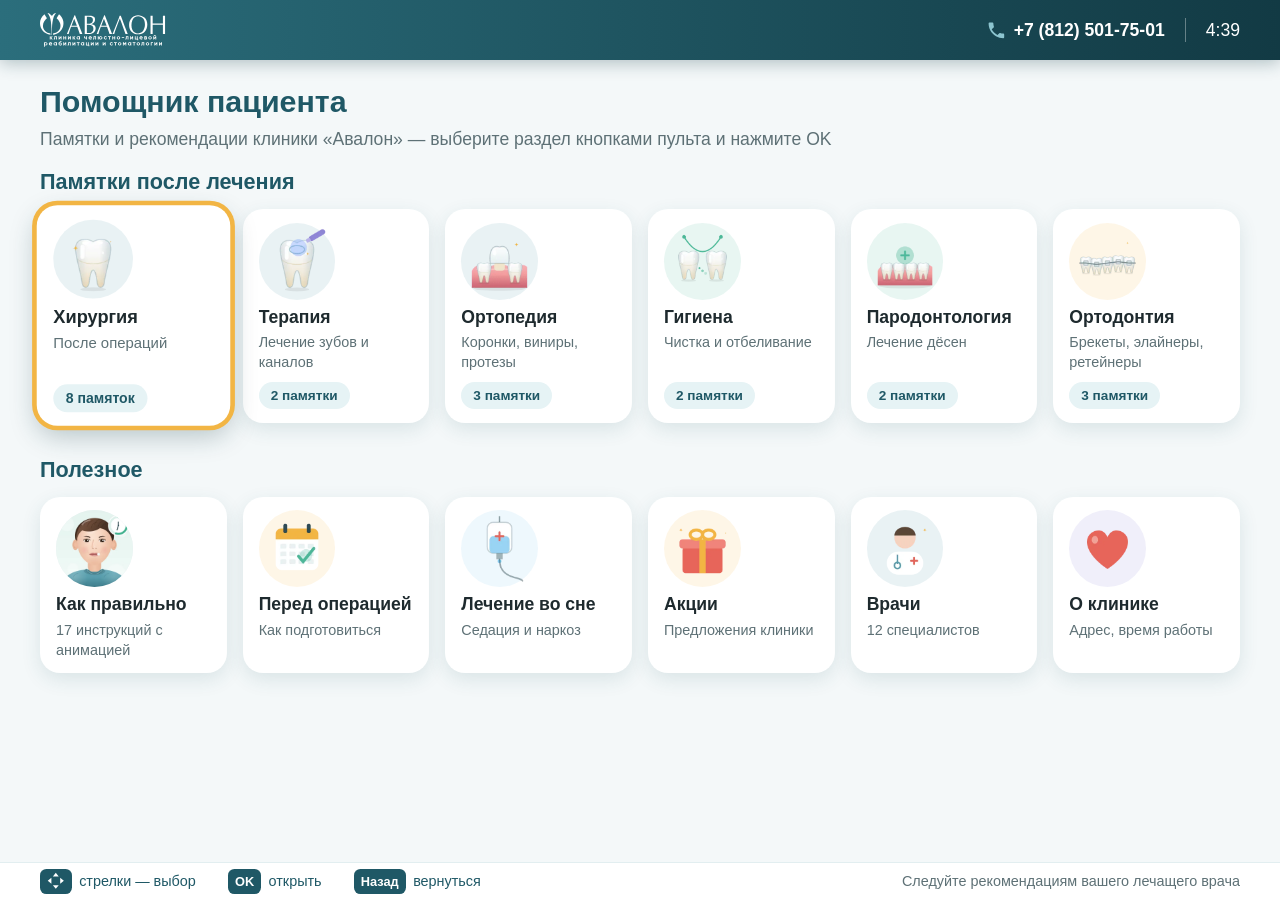
==== tv.html @ 039b9ccd "Версия для телевизора: управление пультом" ====
<!doctype html>
<html lang="ru">
<head>
  <meta charset="utf-8">
  <meta name="viewport" content="width=device-width, initial-scale=1">
  <title>Авалон · Помощник пациента</title>
  <link rel="icon" href="img/icon-192.png">
  <link rel="stylesheet" href="tv.css">
</head>
<body>
  <!-- Версия для телевизора (LG webOS и другие Smart TV): управление пультом, без современных функций браузера -->
  <div id="app"><div class="boot"><img src="img/logo-white.svg" alt="Авалон"><p id="bootmsg">Загрузка…</p></div></div>
  <div id="idle"></div>
  <script src="tv.js"></script>
</body>
</html>
---- tv.css ----
/* Авалон — версия для телевизора. Только старый CSS (Chromium 38, LG webOS 3.x):
   без переменных, grid и gap; анимации — с префиксом -webkit-. 1rem = 16px при экране 1280×720 (масштаб задаёт tv.js). */
* { box-sizing: border-box; }
html, body { margin: 0; padding: 0; background: #F4F8F9; color: #1E2A2E; }
body { font-family: "LG Smart UI", "LG Display", Roboto, "Segoe UI", Arial, sans-serif; font-size: 1rem; line-height: 1.4; overflow-x: hidden; }
a { color: inherit; text-decoration: none; }
h1, h2, h3, p { margin: 0; }
img { border: 0; }
.muted { color: #5E7176; }
.small { font-size: .9rem; }

/* загрузка */
.boot { position: fixed; left: 0; top: 0; right: 0; bottom: 0; background: linear-gradient(160deg, #579CAB, #123A44); color: #fff; text-align: center; padding-top: 16rem; }
.boot img { width: 22rem; }
.boot p { margin-top: 2rem; font-size: 1.3rem; opacity: .85; }

/* верхняя панель и подвал */
.top { position: fixed; left: 0; right: 0; top: 0; height: 3.75rem; z-index: 10; display: -webkit-flex; display: flex; -webkit-align-items: center; align-items: center;
  padding: 0 2.5rem; background: linear-gradient(90deg, #2B6E7C, #123A44); color: #fff; box-shadow: 0 .2rem 1rem rgba(18,58,68,.3); }
.tlogo { height: 2.1rem; margin-right: 1.25rem; }
.ttl { font-size: 1.25rem; font-weight: 700; padding-left: 1.25rem; border-left: 1px solid rgba(255,255,255,.35); white-space: nowrap; overflow: hidden; text-overflow: ellipsis; max-width: 30rem; }
.tright { margin-left: auto; display: -webkit-flex; display: flex; -webkit-align-items: center; align-items: center; font-size: 1.1rem; font-weight: 700; white-space: nowrap; }
.tright .ic { width: 1.3rem; height: 1.3rem; margin-right: .4rem; fill: #8CC4CF; }
.clock { margin-left: 1.25rem; padding-left: 1.25rem; border-left: 1px solid rgba(255,255,255,.35); font-weight: 400; }
.tbtn { display: -webkit-flex; display: flex; -webkit-align-items: center; align-items: center; height: 2.6rem; padding: 0 1rem 0 .7rem; margin-right: .6rem; border-radius: 1.3rem;
  background: rgba(255,255,255,.14); font-weight: 700; font-size: 1rem; }
.tbtn .ic { width: 1.4rem; height: 1.4rem; margin-right: .4rem; fill: #fff; }
.foot { position: fixed; left: 0; right: 0; bottom: 0; height: 2.4rem; z-index: 10; display: -webkit-flex; display: flex; -webkit-align-items: center; align-items: center;
  padding: 0 2.5rem; background: rgba(255,255,255,.96); border-top: 1px solid #E2EEF0; font-size: .9rem; color: #1F5866; }
.foot > span { margin-right: 2rem; display: -webkit-flex; display: flex; -webkit-align-items: center; align-items: center; }
.foot .muted { margin: 0 0 0 auto; }
.key { font-style: normal; display: inline-block; min-width: 1.7rem; height: 1.6rem; line-height: 1.6rem; padding: 0 .45rem; margin-right: .45rem; border-radius: .4rem;
  background: #1F5866; color: #fff; font-weight: 700; font-size: .8rem; text-align: center; }
.key .ic { width: 1.1rem; height: 1.1rem; fill: #fff; vertical-align: middle; margin-top: -.15rem; }

main { padding: 4.75rem 2.5rem 0; }
.endpad { height: 4rem; }

/* значки */
.ic { width: 1.4rem; height: 1.4rem; fill: currentColor; -webkit-flex: none; flex: none; }
.ic.big { width: 3rem; height: 3rem; fill: #1F5866; margin-right: 1.25rem; }

/* выбор пультом — хорошо заметная рамка */
.f { outline: none; position: relative; transition: transform .15s ease-out, box-shadow .15s ease-out; }
.f:focus { box-shadow: 0 0 0 .28rem #F2B544, 0 .6rem 1.6rem rgba(18,58,68,.28); transform: scale(1.035); z-index: 3; }
.top .f:focus { transform: scale(1.06); box-shadow: 0 0 0 .22rem #F2B544; background: rgba(255,255,255,.28); }

/* сетки */
.grid { display: -webkit-flex; display: flex; -webkit-flex-wrap: wrap; flex-wrap: wrap; margin: 0 -.5rem; }
.grid > * { margin: 0 .5rem 1rem; }
.g2 > * { width: calc(50% - 1rem); }
.g3 > * { width: calc(33.333% - 1rem); }
.g4 > * { width: calc(25% - 1rem); }
.g6 > * { width: calc(16.666% - 1rem); }

/* заголовки */
.hero { padding: .25rem 0 0; }
.hero h1 { font-size: 1.9rem; color: #1F5866; }
.hm .tile { min-height: 0; padding: .85rem 1rem; }
.hm .art.m { width: 4.8rem; height: 4.8rem; }
.hm .tile b { margin-top: .45rem; }
.hero p { font-size: 1.1rem; color: #5E7176; margin-top: .25rem; }
.h { font-size: 1.35rem; color: #1F5866; margin: 1rem 0 .75rem; }
.lead { color: #5E7176; margin: .25rem 0 .9rem; font-size: 1.05rem; }
.kick { font-size: .9rem; letter-spacing: .06em; text-transform: uppercase; opacity: .8; font-weight: 700; margin-bottom: .3rem; }
.disc { font-size: .85rem; color: #6E7F84; margin: 1rem 0; text-align: center; }

.head { display: -webkit-flex; display: flex; -webkit-align-items: center; align-items: center; padding: 1.5rem 2rem; margin-bottom: 1rem; border-radius: 1.5rem; color: #fff;
  background: linear-gradient(135deg, #6FAFBC, #1F5866); }
.head.night { background: linear-gradient(135deg, #1F5866, #123A44); }
.head.lilac { background: linear-gradient(135deg, #A79FF0, #5E55B8); }
.head.sun { background: linear-gradient(135deg, #FFC66B, #E88A3C); }
.head.coral { background: linear-gradient(135deg, #F0837A, #D64F45); }
.head.mint { background: linear-gradient(135deg, #5BC6A6, #247F65); }
.head.slim { padding: 1.1rem 2rem; }
.htxt { -webkit-flex: 1; flex: 1; }
.head h1 { font-size: 2rem; line-height: 1.15; }
.head p { margin-top: .6rem; font-size: 1.05rem; opacity: .95; max-width: 52rem; }
.head .art { margin-left: 1.5rem; }
.head .logo { width: 7rem; margin-left: 1.5rem; }
.bigprice { font-size: 2rem; font-weight: 800; margin-top: .6rem; }
.bigprice s { font-size: 1.2rem; opacity: .7; font-weight: 400; }

/* карточки */
.card { display: block; background: #fff; border-radius: 1.25rem; box-shadow: 0 .4rem 1.2rem rgba(31,88,102,.12); padding: 1rem; overflow: hidden; }
.tile { display: -webkit-flex; display: flex; -webkit-flex-direction: column; flex-direction: column; -webkit-align-items: flex-start; align-items: flex-start; min-height: 13rem; }
.tile b { font-size: 1.1rem; margin-top: .6rem; line-height: 1.2; }
.tile .muted { font-size: .9rem; margin-top: .25rem; -webkit-flex: 1; flex: 1; }
.tile.wide { -webkit-flex-direction: row; flex-direction: row; -webkit-align-items: center; align-items: center; min-height: 0; }
.tile.wide b { margin: 0 0 0 1rem; }
.tile.wide .muted { margin-left: 1rem; -webkit-flex: 1; flex: 1; }
.g-teal, .g-night, .g-lilac, .g-sun, .g-coral, .g-mint { color: #fff; }
.g-teal { background: linear-gradient(135deg, #6FAFBC, #1F5866); }
.g-night { background: linear-gradient(160deg, #1F5866, #123A44); }
.g-lilac { background: linear-gradient(135deg, #A79FF0, #5E55B8); }
.g-sun { background: linear-gradient(135deg, #FFC66B, #E88A3C); }
.g-coral { background: linear-gradient(135deg, #F0837A, #D64F45); }
.g-mint { background: linear-gradient(135deg, #5BC6A6, #247F65); }
.g-teal .muted, .g-night .muted, .g-lilac .muted, .g-sun .muted, .g-coral .muted, .g-mint .muted { color: rgba(255,255,255,.88); }

.art { display: inline-block; border-radius: 50%; -webkit-flex: none; flex: none; position: relative; }
.art img { position: absolute; left: 0; top: 0; width: 100%; height: 100%; }
.art.s { width: 4.5rem; height: 4.5rem; }
.art.m { width: 6rem; height: 6rem; }
.art.xl { width: 9rem; height: 9rem; }

.pill { display: inline-block; padding: .25rem .75rem; border-radius: 1rem; background: #E6F3F5; color: #1F5866; font-weight: 700; font-size: .85rem; margin-top: .6rem; }
.pill.glass { background: rgba(255,255,255,.22); color: #fff; }
.pill.dark { background: rgba(18,58,68,.82); color: #fff; margin: 0; position: absolute; left: .6rem; top: .6rem; }

.scenebox { display: block; position: relative; width: 100%; border-radius: .9rem; overflow: hidden; background: #E6F3F5; }
.scenebox:before { content: ""; display: block; padding-top: 100%; }
.scene { position: absolute; left: 0; top: 0; width: 100%; height: 100%; object-fit: cover; }
.tile .scenebox { width: 100%; }
.ht b { display: block; font-size: 1.05rem; margin-top: .6rem; }
.ht .muted { display: block; font-size: .88rem; margin-top: .15rem; }

/* вкладки и разделы */
.tabs { display: -webkit-flex; display: flex; background: #fff; border-radius: 1.6rem; padding: .3rem; margin-bottom: 1rem; box-shadow: 0 .3rem 1rem rgba(31,88,102,.1); }
.tab { -webkit-flex: 1; flex: 1; text-align: center; padding: .75rem .5rem; border-radius: 1.3rem; font-weight: 700; font-size: 1.05rem; color: #1F5866; white-space: nowrap; }
.tab i { font-style: normal; display: inline-block; min-width: 1.6rem; padding: 0 .35rem; border-radius: .8rem; background: #E6F3F5; font-size: .85rem; margin-left: .3rem; }
.tab.on { background: #579CAB; color: #fff; }
.tab.on i { background: rgba(255,255,255,.25); }

/* этапы и блоки */
.stage { display: -webkit-flex; display: flex; -webkit-align-items: flex-start; align-items: flex-start; }
.stage .num { -webkit-flex: none; flex: none; width: 2.6rem; height: 2.6rem; line-height: 2.6rem; border-radius: 50%; text-align: center; background: #579CAB; color: #fff; font-weight: 800; font-size: 1.2rem; margin-right: 1rem; }
.stage > div { -webkit-flex: 1; flex: 1; }
.stage b { display: block; font-size: 1.15rem; margin: .1rem 0 .3rem; }
.period { display: inline-block; font-size: .85rem; font-weight: 700; color: #1F5866; background: #E6F3F5; border-radius: .7rem; padding: .1rem .6rem; }
.box { display: block; border-radius: 1.25rem; padding: 1.1rem 1.4rem; margin-bottom: 1rem; background: #fff; box-shadow: 0 .3rem 1rem rgba(31,88,102,.08); }
.grid > .box { margin-bottom: 1rem; }
.box h3 { font-size: 1.2rem; margin-bottom: .5rem; color: #1F5866; }
.box p { margin: .25rem 0; }
.box.pale { background: #E6F3F5; }
.box.mint { background: #E3F5EF; }
.box.mint h3 { color: #247F65; }
.box.coral { background: #FDECEA; }
.box.coral h3 { color: #B8423A; }
.box.sun { background: #FFF5DE; }
.box.sun h3 { color: #8A5B00; }
.list { list-style: none; padding: 0; margin: .4rem 0 0; }
.list li { display: -webkit-flex; display: flex; -webkit-align-items: flex-start; align-items: flex-start; margin: .35rem 0; font-size: 1.02rem; }
.list .ic { width: 1.25rem; height: 1.25rem; margin: .1rem .6rem 0 0; fill: #4CB89A; }
.list.bad .ic { fill: #E8655A; }
.list.warn .ic { fill: #E8655A; }
.list.sun .ic { fill: #E09A1E; }
.olist { margin: .3rem 0 0 1.4rem; padding: 0; }
.olist li { margin: .35rem 0; font-size: 1.02rem; }
.chips { margin-top: .3rem; }
.chip { display: inline-block; background: #fff; border-radius: 1rem; padding: .35rem .85rem; margin: 0 .5rem .5rem 0; font-size: .98rem; box-shadow: 0 .1rem .3rem rgba(31,88,102,.1); }
.rowc { display: -webkit-flex; display: flex; -webkit-align-items: center; align-items: center; }
.rowc .art { margin-right: 1.25rem; }
.phone { font-size: 1.8rem; color: #1F5866; }
.prices > div { display: -webkit-flex; display: flex; -webkit-justify-content: space-between; justify-content: space-between; padding: .4rem 0; border-bottom: 1px solid rgba(138,91,0,.15); }
.prices b { white-space: nowrap; margin-left: 1rem; }

/* «можно / нельзя» */
.tip { display: -webkit-flex; display: flex; -webkit-flex-direction: column; flex-direction: column; }
.tiptop { position: relative; display: -webkit-flex; display: flex; -webkit-align-items: flex-end; align-items: flex-end; }
.mark { width: 1.9rem; height: 1.9rem; border-radius: 50%; margin: 0 0 0 -1.2rem; display: -webkit-flex; display: flex; -webkit-align-items: center; align-items: center; -webkit-justify-content: center; justify-content: center; border: .15rem solid #fff; }
.mark .ic { width: 1.2rem; height: 1.2rem; fill: #fff; }
.mark.ok { background: #4CB89A; }
.mark.no { background: #E8655A; }
.tip b { font-size: 1.12rem; margin-top: .6rem; }
.tip p b { font-size: inherit; margin: 0; }
.art.round { overflow: hidden; }
.short { font-weight: 700; margin: .2rem 0 .3rem; color: #1F5866; }
.short.ok { color: #247F65; }
.short.no { color: #C2463C; }

/* акции и врачи */
.promo { min-height: 12rem; display: -webkit-flex; display: flex; -webkit-flex-direction: column; flex-direction: column; }
.promo .pill { -webkit-align-self: flex-start; align-self: flex-start; margin: 0 0 .5rem; }
.ptop { display: -webkit-flex; display: flex; -webkit-align-items: flex-start; align-items: flex-start; }
.ptop b { -webkit-flex: 1; flex: 1; font-size: 1.15rem; line-height: 1.2; margin-right: .5rem; }
.tease { font-size: .92rem; opacity: .92; margin-top: .4rem; -webkit-flex: 1; flex: 1; }
.price { font-size: 1.45rem; font-weight: 800; margin-top: .5rem; }
.doc { text-align: center; min-height: 15rem; }
.doc b { display: block; font-size: 1.05rem; margin-top: .6rem; line-height: 1.2; }
.doc .muted { display: block; margin-top: .3rem; }
.photo { display: inline-block; width: 7.5rem; height: 7.5rem; border-radius: 50%; overflow: hidden; background: #E6F3F5; }
.photo img { width: 100%; height: 100%; object-fit: cover; }
.photo.xl { width: 10rem; height: 10rem; margin-right: 2rem; border: .3rem solid rgba(255,255,255,.5); -webkit-flex: none; flex: none; }

/* плеер «Как правильно» */
.player { display: -webkit-flex; display: flex; -webkit-align-items: stretch; align-items: stretch; margin-top: .25rem; }
.stagebox { position: relative; width: 40%; -webkit-flex: none; flex: none; border-radius: 1.5rem; overflow: hidden; background: #E6F3F5; box-shadow: 0 .4rem 1.2rem rgba(31,88,102,.15); }
.stagebox:before { content: ""; display: block; padding-top: 100%; }
.stagebox .pill.dark { left: 1rem; top: 1rem; font-size: 1rem; padding: .35rem .9rem; }
.ptxt { -webkit-flex: 1; flex: 1; padding: .5rem 0 0 2rem; color: #1E2A2E; }
.ptxt .kick { color: #579CAB; }
.ptxt h1 { font-size: 1.9rem; color: #1F5866; line-height: 1.15; }
.big { font-size: 1.25rem; margin-top: .8rem; line-height: 1.45; }
.note { display: -webkit-flex; display: flex; -webkit-align-items: center; align-items: center; margin-top: 1rem; padding: .6rem 1rem; background: #FFF5DE; border-radius: 1rem; color: #8A5B00; font-weight: 700; }
.note .ic { margin-right: .6rem; fill: #E09A1E; }
.btns { margin-top: 1.25rem; }
.btn { display: inline-block; height: 3.2rem; line-height: 3.2rem; padding: 0 1.4rem; border-radius: 1.6rem; font-weight: 700; font-size: 1.1rem; margin: 0 .6rem .6rem 0; white-space: nowrap; }
.btn .ic { width: 1.4rem; height: 1.4rem; vertical-align: middle; margin: -.2rem .4rem 0; }
.btn.teal { background: linear-gradient(135deg, #6FAFBC, #1F5866); color: #fff; }
.btn.mint { background: linear-gradient(135deg, #5BC6A6, #247F65); color: #fff; }
.btn.ghost { background: #fff; color: #1F5866; box-shadow: inset 0 0 0 .12rem #CFE3E7; }
.steps { display: -webkit-flex; display: flex; -webkit-flex-wrap: wrap; flex-wrap: wrap; margin: 0 -.4rem; }
.stepbtn { display: -webkit-flex; display: flex; -webkit-align-items: center; align-items: center; width: calc(33.333% - .8rem); margin: 0 .4rem .8rem; padding: .7rem 1rem; border-radius: 1rem; background: #fff; box-shadow: 0 .2rem .6rem rgba(31,88,102,.1); font-weight: 700; }
.stepbtn .n { -webkit-flex: none; flex: none; width: 2rem; height: 2rem; line-height: 2rem; border-radius: 50%; background: #E6F3F5; color: #1F5866; text-align: center; margin-right: .7rem; }
.stepbtn.on { background: #579CAB; color: #fff; }
.stepbtn.on .n { background: rgba(255,255,255,.25); color: #fff; }
.autobar { position: absolute; left: 0; right: 0; bottom: 0; height: .35rem; background: rgba(18,58,68,.15); }
.autobar i { display: block; height: 100%; width: 0; background: #F2B544; -webkit-animation: grow 10s linear forwards; animation: grow 10s linear forwards; }
@-webkit-keyframes grow { from { width: 0; } to { width: 100%; } }
@keyframes grow { from { width: 0; } to { width: 100%; } }

/* заставка */
#idle { display: none; }
#idle.on { display: block; position: fixed; left: 0; top: 0; right: 0; bottom: 0; z-index: 50; background: linear-gradient(160deg, #2B6E7C, #123A44); color: #fff; }
.slide { position: absolute; left: 0; top: 0; right: 0; bottom: 0; display: -webkit-flex; display: flex; -webkit-align-items: center; align-items: center; padding: 3rem 3rem 5rem;
  -webkit-animation: fade .8s ease-out; animation: fade .8s ease-out; }
@-webkit-keyframes fade { from { opacity: 0; } to { opacity: 1; } }
@keyframes fade { from { opacity: 0; } to { opacity: 1; } }
.sart { position: relative; width: 41%; -webkit-flex: none; flex: none; border-radius: 1.75rem; overflow: hidden; background: #E6F3F5; box-shadow: 0 1rem 3rem rgba(0,0,0,.35); }
.sart:before { content: ""; display: block; padding-top: 100%; }
.sart img { position: absolute; left: 0; top: 0; width: 100%; height: 100%; object-fit: cover; }
.stxt { -webkit-flex: 1; flex: 1; padding-left: 2.5rem; }
.slogo { height: 2.6rem; margin-bottom: 1.5rem; }
.stxt .kick { color: #8CC4CF; font-size: 1rem; }
.stxt h1 { font-size: 2.3rem; line-height: 1.15; margin-top: .3rem; }
.stxt p { font-size: 1.3rem; margin-top: 1rem; opacity: .92; line-height: 1.45; }
.shint { position: absolute; left: 0; right: 0; bottom: 1.4rem; text-align: center; font-size: 1.15rem; color: #FFE2A6; font-weight: 700; }
#idle .autobar { background: rgba(255,255,255,.12); }
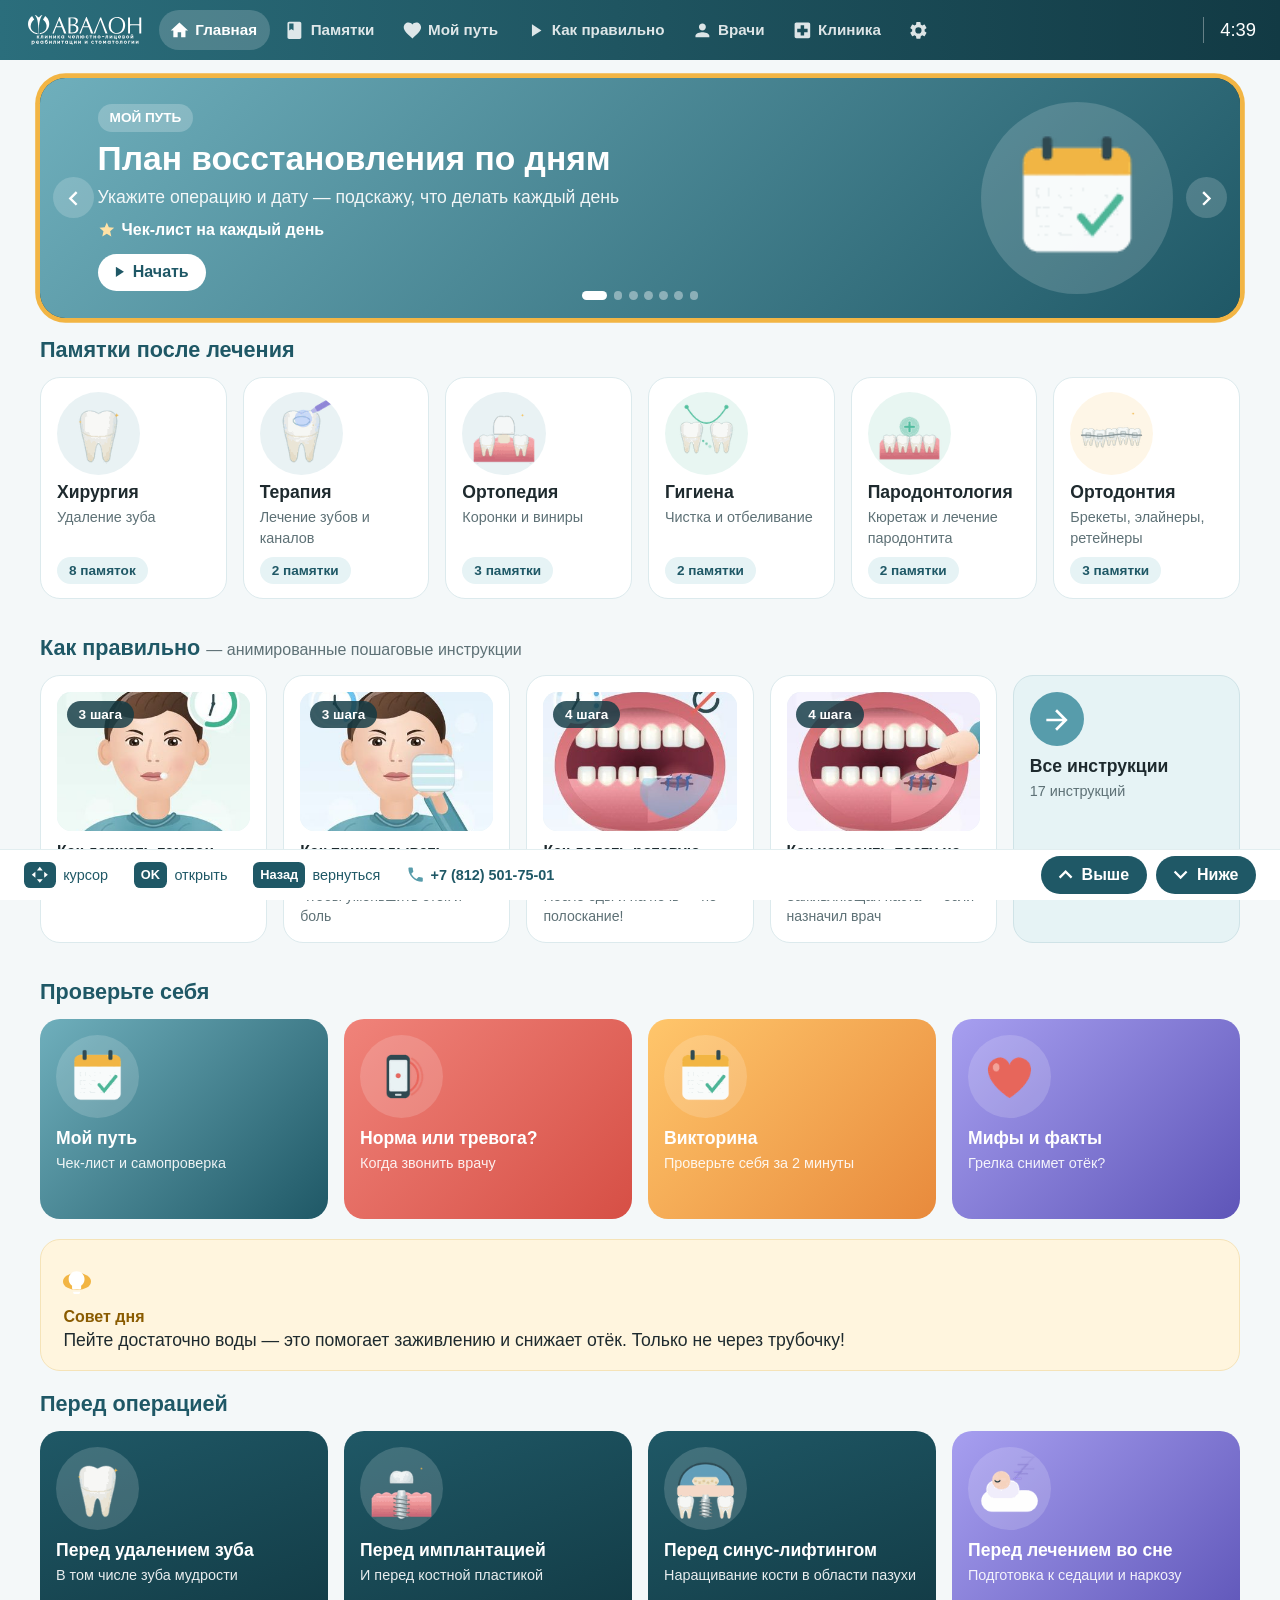
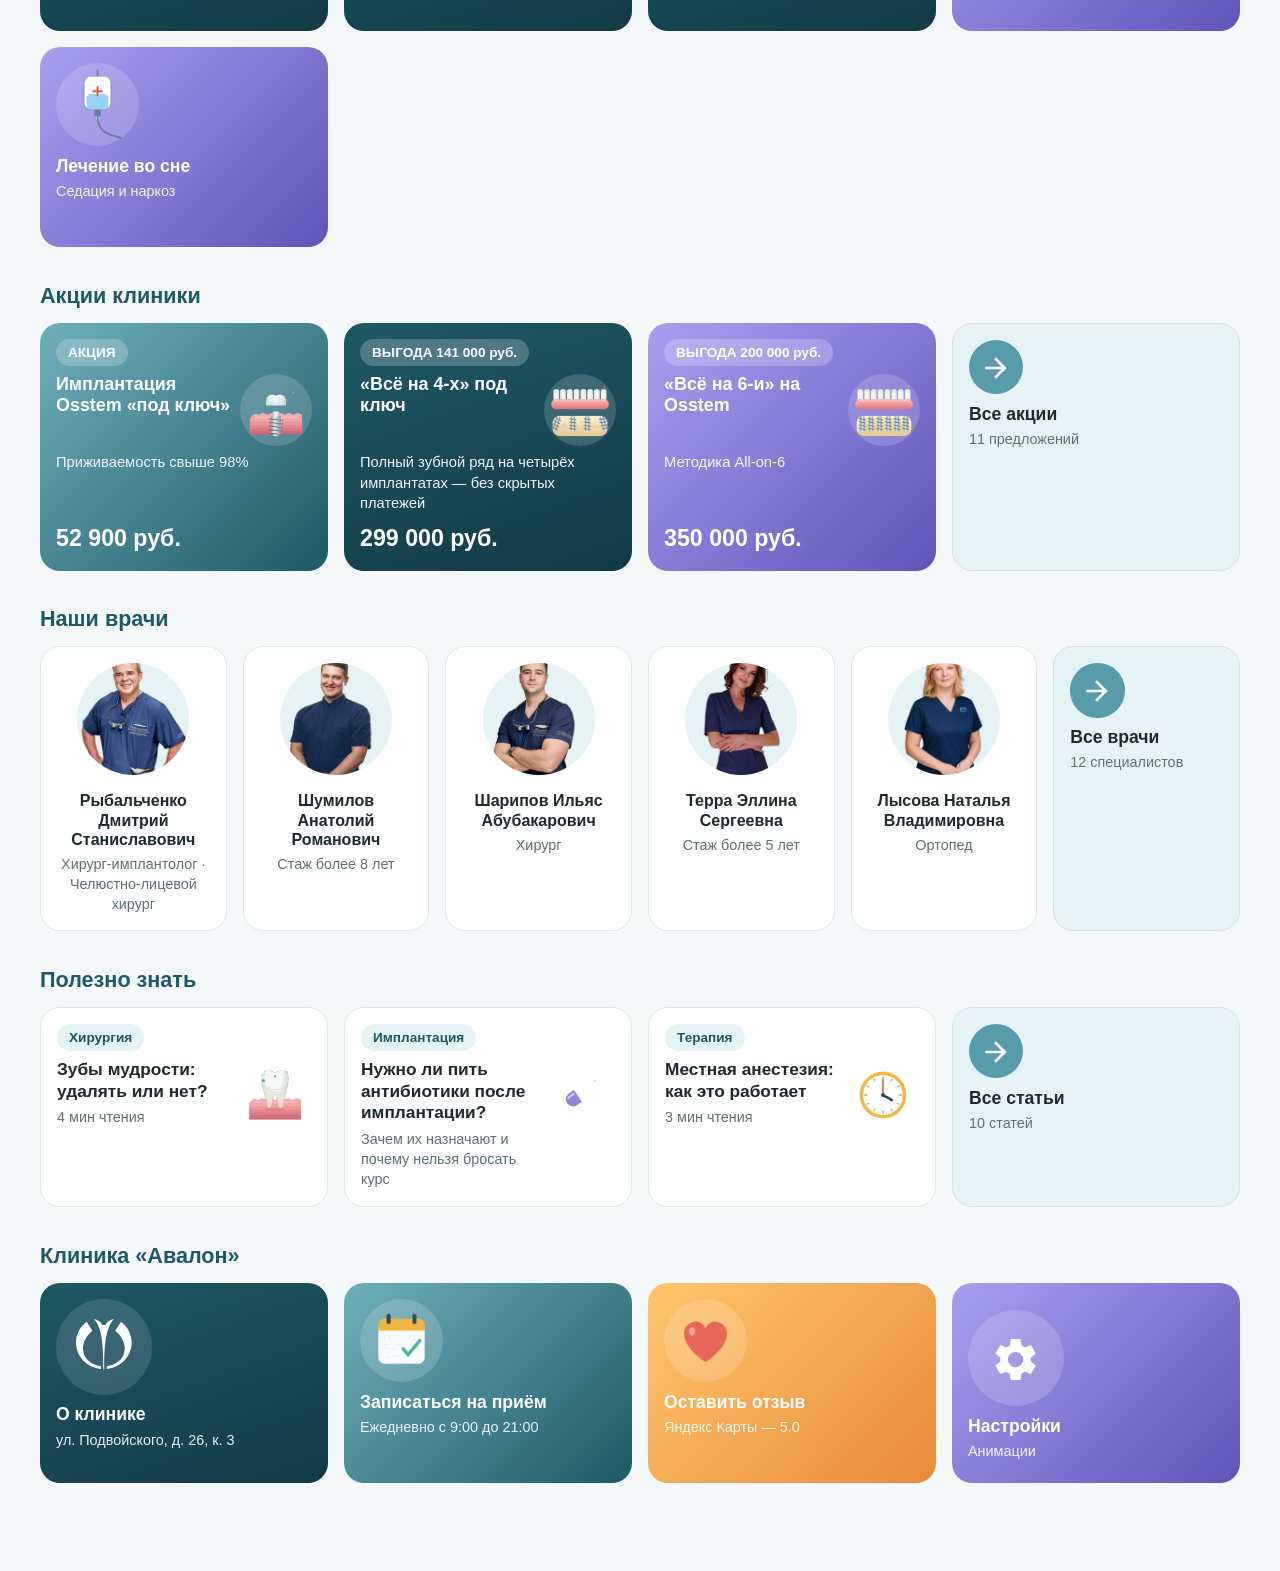
==== commit 4e7189a3: "ТВ 2.0: все разделы, анимации, заставка" ====
--- a/tv.html
+++ b/tv.html
@@ -11,6 +11,8 @@
   <!-- Версия для телевизора (LG webOS и другие Smart TV): управление пультом, без современных функций браузера -->
   <div id="app"><div class="boot"><img src="img/logo-white.svg" alt="Авалон"><p id="bootmsg">Загрузка…</p></div></div>
   <div id="idle"></div>
+  <script src="tv/sprites.js"></script>
+  <script src="tv/qrcode.js"></script>
   <script src="tv.js"></script>
 </body>
 </html>
--- a/tv.css
+++ b/tv.css
@@ -1,5 +1,6 @@
 /* Авалон — версия для телевизора. Только старый CSS (Chromium 38, LG webOS 3.x):
-   без переменных, grid и gap; анимации — с префиксом -webkit-. 1rem = 16px при экране 1280×720 (масштаб задаёт tv.js). */
+   без переменных, grid и gap; анимации — с префиксом -webkit-. 1rem = 16px при экране 1280×720 (масштаб задаёт tv.js).
+   Тени почти не используем — слабый телевизор от них тормозит. */
 * { box-sizing: border-box; }
 html, body { margin: 0; padding: 0; background: #F4F8F9; color: #1E2A2E; }
 body { font-family: "LG Smart UI", "LG Display", Roboto, "Segoe UI", Arial, sans-serif; font-size: 1rem; line-height: 1.4; overflow-x: hidden; }
@@ -8,42 +9,62 @@
 img { border: 0; }
 .muted { color: #5E7176; }
 .small { font-size: .9rem; }
+.pre { white-space: pre-line; }
 
 /* загрузка */
 .boot { position: fixed; left: 0; top: 0; right: 0; bottom: 0; background: linear-gradient(160deg, #579CAB, #123A44); color: #fff; text-align: center; padding-top: 16rem; }
 .boot img { width: 22rem; }
 .boot p { margin-top: 2rem; font-size: 1.3rem; opacity: .85; }
 
-/* верхняя панель и подвал */
+/* верхнее меню и подвал */
 .top { position: fixed; left: 0; right: 0; top: 0; height: 3.75rem; z-index: 10; display: -webkit-flex; display: flex; -webkit-align-items: center; align-items: center;
-  padding: 0 2.5rem; background: linear-gradient(90deg, #2B6E7C, #123A44); color: #fff; box-shadow: 0 .2rem 1rem rgba(18,58,68,.3); }
-.tlogo { height: 2.1rem; margin-right: 1.25rem; }
-.ttl { font-size: 1.25rem; font-weight: 700; padding-left: 1.25rem; border-left: 1px solid rgba(255,255,255,.35); white-space: nowrap; overflow: hidden; text-overflow: ellipsis; max-width: 30rem; }
-.tright { margin-left: auto; display: -webkit-flex; display: flex; -webkit-align-items: center; align-items: center; font-size: 1.1rem; font-weight: 700; white-space: nowrap; }
-.tright .ic { width: 1.3rem; height: 1.3rem; margin-right: .4rem; fill: #8CC4CF; }
-.clock { margin-left: 1.25rem; padding-left: 1.25rem; border-left: 1px solid rgba(255,255,255,.35); font-weight: 400; }
-.tbtn { display: -webkit-flex; display: flex; -webkit-align-items: center; align-items: center; height: 2.6rem; padding: 0 1rem 0 .7rem; margin-right: .6rem; border-radius: 1.3rem;
-  background: rgba(255,255,255,.14); font-weight: 700; font-size: 1rem; }
-.tbtn .ic { width: 1.4rem; height: 1.4rem; margin-right: .4rem; fill: #fff; }
-.foot { position: fixed; left: 0; right: 0; bottom: 0; height: 2.4rem; z-index: 10; display: -webkit-flex; display: flex; -webkit-align-items: center; align-items: center;
-  padding: 0 2.5rem; background: rgba(255,255,255,.96); border-top: 1px solid #E2EEF0; font-size: .9rem; color: #1F5866; }
-.foot > span { margin-right: 2rem; display: -webkit-flex; display: flex; -webkit-align-items: center; align-items: center; }
-.foot .muted { margin: 0 0 0 auto; }
+  padding: 0 1.5rem; background: linear-gradient(90deg, #2B6E7C, #123A44); color: #fff; }
+.tlogo { height: 1.9rem; margin: 0 1rem 0 .25rem; }
+.tnav { display: -webkit-flex; display: flex; -webkit-flex: 1; flex: 1; }
+.tbtn { display: -webkit-flex; display: flex; -webkit-align-items: center; align-items: center; height: 2.5rem; padding: 0 .8rem 0 .6rem; margin-right: .3rem; border-radius: 1.25rem;
+  font-weight: 700; font-size: .95rem; white-space: nowrap; color: rgba(255,255,255,.85); }
+.tbtn .ic { width: 1.3rem; height: 1.3rem; margin-right: .35rem; fill: currentColor; }
+.tbtn.icon { padding: 0 .6rem; }
+.tbtn.icon .ic { margin: 0; }
+.tbtn.on { background: rgba(255,255,255,.18); color: #fff; }
+.tbtn.back { background: rgba(255,255,255,.14); color: #fff; }
+.clock { font-size: 1.15rem; padding-left: 1rem; border-left: 1px solid rgba(255,255,255,.35); }
+.foot { position: fixed; left: 0; right: 0; bottom: 0; height: 3.2rem; z-index: 10; display: -webkit-flex; display: flex; -webkit-align-items: center; align-items: center;
+  padding: 0 1.5rem; background: #fff; border-top: 1px solid #E2EEF0; font-size: .9rem; color: #1F5866; }
+.foot > span { margin-right: 1.6rem; display: -webkit-flex; display: flex; -webkit-align-items: center; align-items: center; }
+.fphone { font-weight: 700; }
+.fphone .ic { width: 1.2rem; height: 1.2rem; margin-right: .35rem; fill: #579CAB; }
 .key { font-style: normal; display: inline-block; min-width: 1.7rem; height: 1.6rem; line-height: 1.6rem; padding: 0 .45rem; margin-right: .45rem; border-radius: .4rem;
   background: #1F5866; color: #fff; font-weight: 700; font-size: .8rem; text-align: center; }
 .key .ic { width: 1.1rem; height: 1.1rem; fill: #fff; vertical-align: middle; margin-top: -.15rem; }
-
-main { padding: 4.75rem 2.5rem 0; }
-.endpad { height: 4rem; }
+.scrollbtns { margin-left: auto; }
+.foot > .scrollbtns { margin-right: 0; }
+.sbtn { display: -webkit-flex; display: flex; -webkit-align-items: center; align-items: center; height: 2.4rem; padding: 0 1.1rem 0 .7rem; margin-left: .6rem; border-radius: 1.2rem;
+  background: #1F5866; color: #fff; font-weight: 700; font-size: 1rem; }
+.sbtn .ic { width: 1.7rem; height: 1.7rem; fill: #fff; margin-right: .15rem; }
+.sbtn:hover { background: #F2B544; color: #123A44; }
+.sbtn:hover .ic { fill: #123A44; }
+.sbtn.off { opacity: .3; }
+.app .scrollbtns { display: none; }
+
+main { padding: 4.6rem 2.5rem 0; }
+.endpad { height: 4.5rem; }
+.pg { -webkit-animation: pgin .28s ease-out; animation: pgin .28s ease-out; }
+.anim-off .pg { -webkit-animation: none; animation: none; }
+@-webkit-keyframes pgin { from { opacity: 0; } to { opacity: 1; } }
+@keyframes pgin { from { opacity: 0; } to { opacity: 1; } }
 
 /* значки */
 .ic { width: 1.4rem; height: 1.4rem; fill: currentColor; -webkit-flex: none; flex: none; }
 .ic.big { width: 3rem; height: 3rem; fill: #1F5866; margin-right: 1.25rem; }
 
 /* выбор пультом — хорошо заметная рамка */
-.f { outline: none; position: relative; transition: transform .15s ease-out, box-shadow .15s ease-out; }
-.f:focus { box-shadow: 0 0 0 .28rem #F2B544, 0 .6rem 1.6rem rgba(18,58,68,.28); transform: scale(1.035); z-index: 3; }
-.top .f:focus { transform: scale(1.06); box-shadow: 0 0 0 .22rem #F2B544; background: rgba(255,255,255,.28); }
+.f { outline: none; position: relative; }
+.f:focus, .f:hover { box-shadow: 0 0 0 .3rem #F2B544; z-index: 3; }
+.app .f { -webkit-transition: -webkit-transform .12s ease-out; transition: transform .12s ease-out; }
+.app .f:focus { -webkit-transform: scale(1.035); transform: scale(1.035); }
+.app.anim-off .f:focus { -webkit-transform: none; transform: none; }
+.top .f:focus, .top .f:hover { box-shadow: 0 0 0 .2rem #F2B544; background: rgba(255,255,255,.28); color: #fff; }
 
 /* сетки */
 .grid { display: -webkit-flex; display: flex; -webkit-flex-wrap: wrap; flex-wrap: wrap; margin: 0 -.5rem; }
@@ -51,72 +72,130 @@
 .g2 > * { width: calc(50% - 1rem); }
 .g3 > * { width: calc(33.333% - 1rem); }
 .g4 > * { width: calc(25% - 1rem); }
+.g5 > * { width: calc(20% - 1rem); }
 .g6 > * { width: calc(16.666% - 1rem); }
 
 /* заголовки */
-.hero { padding: .25rem 0 0; }
-.hero h1 { font-size: 1.9rem; color: #1F5866; }
-.hm .tile { min-height: 0; padding: .85rem 1rem; }
-.hm .art.m { width: 4.8rem; height: 4.8rem; }
-.hm .tile b { margin-top: .45rem; }
-.hero p { font-size: 1.1rem; color: #5E7176; margin-top: .25rem; }
-.h { font-size: 1.35rem; color: #1F5866; margin: 1rem 0 .75rem; }
+.h { font-size: 1.35rem; color: #1F5866; margin: 1.1rem 0 .75rem; }
+.hsub { font-size: 1rem; font-weight: 400; color: #5E7176; }
 .lead { color: #5E7176; margin: .25rem 0 .9rem; font-size: 1.05rem; }
-.kick { font-size: .9rem; letter-spacing: .06em; text-transform: uppercase; opacity: .8; font-weight: 700; margin-bottom: .3rem; }
+.kick { font-size: .9rem; letter-spacing: .06em; text-transform: uppercase; opacity: .85; font-weight: 700; margin-bottom: .3rem; }
 .disc { font-size: .85rem; color: #6E7F84; margin: 1rem 0; text-align: center; }
 
-.head { display: -webkit-flex; display: flex; -webkit-align-items: center; align-items: center; padding: 1.5rem 2rem; margin-bottom: 1rem; border-radius: 1.5rem; color: #fff;
+.head { display: -webkit-flex; display: flex; -webkit-align-items: center; align-items: center; padding: 1.4rem 2rem; margin-bottom: 1rem; border-radius: 1.5rem; color: #fff;
   background: linear-gradient(135deg, #6FAFBC, #1F5866); }
+.head.teal { background: linear-gradient(135deg, #6FAFBC, #1F5866); }
 .head.night { background: linear-gradient(135deg, #1F5866, #123A44); }
 .head.lilac { background: linear-gradient(135deg, #A79FF0, #5E55B8); }
-.head.sun { background: linear-gradient(135deg, #FFC66B, #E88A3C); }
+.head.sun { background: linear-gradient(135deg, #F2A93B, #B8641A); }
 .head.coral { background: linear-gradient(135deg, #F0837A, #D64F45); }
 .head.mint { background: linear-gradient(135deg, #5BC6A6, #247F65); }
 .head.slim { padding: 1.1rem 2rem; }
 .htxt { -webkit-flex: 1; flex: 1; }
 .head h1 { font-size: 2rem; line-height: 1.15; }
-.head p { margin-top: .6rem; font-size: 1.05rem; opacity: .95; max-width: 52rem; }
-.head .art { margin-left: 1.5rem; }
-.head .logo { width: 7rem; margin-left: 1.5rem; }
+.head p { margin-top: .6rem; font-size: 1.05rem; opacity: .95; max-width: 54rem; }
+.head .art, .head .bigring, .head .logoart, .head .mic { margin-left: 1.5rem; }
 .bigprice { font-size: 2rem; font-weight: 800; margin-top: .6rem; }
 .bigprice s { font-size: 1.2rem; opacity: .7; font-weight: 400; }
+.hbtns { margin-top: .9rem; }
+.progress { height: .6rem; border-radius: .3rem; background: rgba(255,255,255,.3); margin-top: .7rem; overflow: hidden; max-width: 40rem; }
+.progress i { display: block; height: 100%; background: #fff; border-radius: .3rem; }
 
 /* карточки */
-.card { display: block; background: #fff; border-radius: 1.25rem; box-shadow: 0 .4rem 1.2rem rgba(31,88,102,.12); padding: 1rem; overflow: hidden; }
-.tile { display: -webkit-flex; display: flex; -webkit-flex-direction: column; flex-direction: column; -webkit-align-items: flex-start; align-items: flex-start; min-height: 13rem; }
+.card { display: block; background: #fff; border-radius: 1.25rem; padding: 1rem; overflow: hidden; border: 1px solid #DCEAED; }
+.tile { display: -webkit-flex; display: flex; -webkit-flex-direction: column; flex-direction: column; -webkit-align-items: flex-start; align-items: flex-start; min-height: 12.5rem; }
 .tile b { font-size: 1.1rem; margin-top: .6rem; line-height: 1.2; }
 .tile .muted { font-size: .9rem; margin-top: .25rem; -webkit-flex: 1; flex: 1; }
 .tile.wide { -webkit-flex-direction: row; flex-direction: row; -webkit-align-items: center; align-items: center; min-height: 0; }
 .tile.wide b { margin: 0 0 0 1rem; }
 .tile.wide .muted { margin-left: 1rem; -webkit-flex: 1; flex: 1; }
-.g-teal, .g-night, .g-lilac, .g-sun, .g-coral, .g-mint { color: #fff; }
+.hm .tile { min-height: 0; padding: .85rem 1rem; }
+.hm .tile b { margin-top: .45rem; }
+.moretile { -webkit-justify-content: center; justify-content: center; background: #E6F3F5; border-color: #CFE3E7; }
+.mic { display: inline-block; width: 3.4rem; height: 3.4rem; line-height: 3.4rem; border-radius: 50%; background: #579CAB; text-align: center; }
+.mic .ic { width: 2rem; height: 2rem; fill: #fff; vertical-align: middle; }
+.mic.big { width: 6rem; height: 6rem; line-height: 6rem; background: rgba(255,255,255,.16); }
+.mic.big .ic { width: 3.2rem; height: 3.2rem; }
+.mic.xl { width: 7rem; height: 7rem; line-height: 7rem; background: rgba(255,255,255,.16); }
+.mic.xl .ic { width: 4rem; height: 4rem; }
+.g-teal, .g-night, .g-lilac, .g-sun, .g-coral, .g-mint { color: #fff; border: 0; }
 .g-teal { background: linear-gradient(135deg, #6FAFBC, #1F5866); }
 .g-night { background: linear-gradient(160deg, #1F5866, #123A44); }
 .g-lilac { background: linear-gradient(135deg, #A79FF0, #5E55B8); }
 .g-sun { background: linear-gradient(135deg, #FFC66B, #E88A3C); }
 .g-coral { background: linear-gradient(135deg, #F0837A, #D64F45); }
 .g-mint { background: linear-gradient(135deg, #5BC6A6, #247F65); }
-.g-teal .muted, .g-night .muted, .g-lilac .muted, .g-sun .muted, .g-coral .muted, .g-mint .muted { color: rgba(255,255,255,.88); }
-
-.art { display: inline-block; border-radius: 50%; -webkit-flex: none; flex: none; position: relative; }
+.g-teal .muted, .g-night .muted, .g-lilac .muted, .g-sun .muted, .g-coral .muted, .g-mint .muted { color: rgba(255,255,255,.9); }
+.logoart { display: inline-block; width: 6rem; height: 6rem; border-radius: 50%; background: rgba(255,255,255,.12); text-align: center; }
+.logoart img { width: 58%; margin-top: 21%; }
+.logoart.xl { width: 9rem; height: 9rem; }
+
+/* рисунки: «плёнка» кадров, проигрывается шагами */
+.art { display: inline-block; border-radius: 50%; -webkit-flex: none; flex: none; position: relative; overflow: hidden; }
 .art img { position: absolute; left: 0; top: 0; width: 100%; height: 100%; }
+.art img.cover { border-radius: 50%; }
+.art .spr { position: absolute; left: 0; top: 0; width: 100%; height: 100%; background-repeat: no-repeat; background-position: 0 0;
+  -webkit-animation-name: spr; animation-name: spr; -webkit-animation-iteration-count: infinite; animation-iteration-count: infinite;
+  -webkit-animation-play-state: paused; animation-play-state: paused; }
+.anim-all .art .spr, .anim-focus .f:focus .art .spr, .anim-focus .art.live .spr, .anim-focus #sheet .art .spr { -webkit-animation-play-state: running; animation-play-state: running; }
+@-webkit-keyframes spr { from { background-position: 0 0; } to { background-position: 100% 0; } }
+@keyframes spr { from { background-position: 0 0; } to { background-position: 100% 0; } }
 .art.s { width: 4.5rem; height: 4.5rem; }
-.art.m { width: 6rem; height: 6rem; }
+.art.m { width: 5.2rem; height: 5.2rem; }
 .art.xl { width: 9rem; height: 9rem; }
+.art.xxl { width: 14rem; height: 14rem; }
+.art.hx { width: 12rem; height: 12rem; }
 
 .pill { display: inline-block; padding: .25rem .75rem; border-radius: 1rem; background: #E6F3F5; color: #1F5866; font-weight: 700; font-size: .85rem; margin-top: .6rem; }
+.pill .ic { width: 1rem; height: 1rem; vertical-align: middle; margin: -.15rem .3rem 0 0; fill: currentColor; }
 .pill.glass { background: rgba(255,255,255,.22); color: #fff; }
 .pill.dark { background: rgba(18,58,68,.82); color: #fff; margin: 0; position: absolute; left: .6rem; top: .6rem; }
+.pill.mint { background: #E3F5EF; color: #247F65; margin: 0; }
+.pill.coral { background: #FDECEA; color: #B8423A; margin: 0; }
+
+/* сменяющийся текст */
+.rot { display: block; }
+.rot .in { display: inline; -webkit-animation: rotin .45s ease-out; animation: rotin .45s ease-out; }
+@-webkit-keyframes rotin { from { opacity: 0; } to { opacity: 1; } }
+@keyframes rotin { from { opacity: 0; } to { opacity: 1; } }
+
+/* главная: баннер-карусель */
+.hero { display: block; position: relative; height: 15rem; border-radius: 1.6rem; overflow: hidden; margin-top: .25rem; background: #123A44; }
+.hero .slide { position: absolute; left: 0; top: 0; right: 0; bottom: 0; display: -webkit-flex; display: flex; -webkit-align-items: center; align-items: center; padding: 1.4rem 4.2rem 1.4rem 3.6rem; color: #fff;
+  opacity: 0; -webkit-transition: opacity .6s; transition: opacity .6s; }
+.hero .slide.on { opacity: 1; }
+.anim-off .hero .slide { -webkit-transition: none; transition: none; }
+.stxt2 { -webkit-flex: 1; flex: 1; display: block; }
+.hero .pill { margin: 0; }
+.hero .st { display: block; font-size: 2.1rem; line-height: 1.15; margin-top: .55rem; }
+.hero .ss { display: block; font-size: 1.1rem; opacity: .92; margin-top: .4rem; max-width: 44rem; }
+.hero .sf { display: -webkit-flex; display: flex; -webkit-align-items: center; align-items: center; margin-top: .55rem; font-weight: 700; }
+.hero .sf .ic { width: 1.1rem; height: 1.1rem; fill: #FFE2A6; margin-right: .4rem; }
+.hero .cta { display: inline-block; margin-top: .8rem; padding: .45rem 1.1rem .45rem .8rem; border-radius: 1.3rem; background: #fff; color: #1F5866; font-weight: 800; }
+.hero .cta .ic { width: 1.1rem; height: 1.1rem; vertical-align: middle; margin: -.15rem .3rem 0 0; fill: #1F5866; }
+.hscene { display: block; width: 12rem; height: 12rem; border-radius: 1.2rem; overflow: hidden; position: relative; -webkit-flex: none; flex: none; }
+.dots { position: absolute; left: 0; right: 0; bottom: .7rem; text-align: center; }
+.dots i { display: inline-block; width: .55rem; height: .55rem; border-radius: .3rem; background: rgba(255,255,255,.4); margin: 0 .2rem; -webkit-transition: width .3s; transition: width .3s; }
+.dots i.on { width: 1.6rem; background: #fff; }
+.harr { position: absolute; top: 50%; margin-top: -1.3rem; width: 2.6rem; height: 2.6rem; line-height: 2.6rem; border-radius: 50%; background: rgba(255,255,255,.18); text-align: center; opacity: 0; }
+.harr .ic { width: 1.8rem; height: 1.8rem; fill: #fff; vertical-align: middle; }
+.harr.l { left: .8rem; } .harr.r { right: .8rem; }
+.hero:focus .harr { opacity: 1; }
+.tipbox { display: -webkit-flex; display: flex; -webkit-align-items: center; align-items: center; margin-top: .25rem; }
+.tipic { width: 3rem; height: 3rem; line-height: 3rem; border-radius: 50%; background: #F2B544; text-align: center; margin-right: 1rem; -webkit-flex: none; flex: none; }
+.tipic .ic { fill: #fff; width: 1.7rem; height: 1.7rem; vertical-align: middle; }
+.tipbox b { color: #8A5B00; }
+.tiptext { font-size: 1.1rem; }
 
 .scenebox { display: block; position: relative; width: 100%; border-radius: .9rem; overflow: hidden; background: #E6F3F5; }
-.scenebox:before { content: ""; display: block; padding-top: 100%; }
+.scenebox:before { content: ""; display: block; padding-top: 72%; }
 .scene { position: absolute; left: 0; top: 0; width: 100%; height: 100%; object-fit: cover; }
-.tile .scenebox { width: 100%; }
 .ht b { display: block; font-size: 1.05rem; margin-top: .6rem; }
 .ht .muted { display: block; font-size: .88rem; margin-top: .15rem; }
+.g5 .ht b { font-size: .98rem; }
 
 /* вкладки и разделы */
-.tabs { display: -webkit-flex; display: flex; background: #fff; border-radius: 1.6rem; padding: .3rem; margin-bottom: 1rem; box-shadow: 0 .3rem 1rem rgba(31,88,102,.1); }
+.tabs { display: -webkit-flex; display: flex; background: #fff; border-radius: 1.6rem; padding: .3rem; margin-bottom: 1rem; border: 1px solid #DCEAED; }
 .tab { -webkit-flex: 1; flex: 1; text-align: center; padding: .75rem .5rem; border-radius: 1.3rem; font-weight: 700; font-size: 1.05rem; color: #1F5866; white-space: nowrap; }
 .tab i { font-style: normal; display: inline-block; min-width: 1.6rem; padding: 0 .35rem; border-radius: .8rem; background: #E6F3F5; font-size: .85rem; margin-left: .3rem; }
 .tab.on { background: #579CAB; color: #fff; }
@@ -128,96 +207,226 @@
 .stage > div { -webkit-flex: 1; flex: 1; }
 .stage b { display: block; font-size: 1.15rem; margin: .1rem 0 .3rem; }
 .period { display: inline-block; font-size: .85rem; font-weight: 700; color: #1F5866; background: #E6F3F5; border-radius: .7rem; padding: .1rem .6rem; }
-.box { display: block; border-radius: 1.25rem; padding: 1.1rem 1.4rem; margin-bottom: 1rem; background: #fff; box-shadow: 0 .3rem 1rem rgba(31,88,102,.08); }
-.grid > .box { margin-bottom: 1rem; }
+.box { display: block; border-radius: 1.25rem; padding: 1.1rem 1.4rem; margin-bottom: 1rem; background: #fff; border: 1px solid #DCEAED; }
 .box h3 { font-size: 1.2rem; margin-bottom: .5rem; color: #1F5866; }
+.box h3 .pill { margin: 0 .4rem 0 0; }
 .box p { margin: .25rem 0; }
-.box.pale { background: #E6F3F5; }
-.box.mint { background: #E3F5EF; }
+.box.pale { background: #E6F3F5; border-color: #D3E8EC; }
+.box.mint { background: #E3F5EF; border-color: #CDEBDF; }
 .box.mint h3 { color: #247F65; }
-.box.coral { background: #FDECEA; }
+.box.coral { background: #FDECEA; border-color: #F6D3CF; }
 .box.coral h3 { color: #B8423A; }
-.box.sun { background: #FFF5DE; }
+.box.sun { background: #FFF5DE; border-color: #F5E3B8; }
 .box.sun h3 { color: #8A5B00; }
 .list { list-style: none; padding: 0; margin: .4rem 0 0; }
 .list li { display: -webkit-flex; display: flex; -webkit-align-items: flex-start; align-items: flex-start; margin: .35rem 0; font-size: 1.02rem; }
 .list .ic { width: 1.25rem; height: 1.25rem; margin: .1rem .6rem 0 0; fill: #4CB89A; }
-.list.bad .ic { fill: #E8655A; }
-.list.warn .ic { fill: #E8655A; }
+.list.bad .ic, .list.warn .ic { fill: #E8655A; }
 .list.sun .ic { fill: #E09A1E; }
 .olist { margin: .3rem 0 0 1.4rem; padding: 0; }
 .olist li { margin: .35rem 0; font-size: 1.02rem; }
 .chips { margin-top: .3rem; }
-.chip { display: inline-block; background: #fff; border-radius: 1rem; padding: .35rem .85rem; margin: 0 .5rem .5rem 0; font-size: .98rem; box-shadow: 0 .1rem .3rem rgba(31,88,102,.1); }
+.chip { display: inline-block; background: #fff; border-radius: 1rem; padding: .35rem .85rem; margin: 0 .5rem .5rem 0; font-size: .98rem; border: 1px solid #DCEAED; }
 .rowc { display: -webkit-flex; display: flex; -webkit-align-items: center; align-items: center; }
 .rowc .art { margin-right: 1.25rem; }
 .phone { font-size: 1.8rem; color: #1F5866; }
+.phone.sm { font-size: 1.35rem; }
 .prices > div { display: -webkit-flex; display: flex; -webkit-justify-content: space-between; justify-content: space-between; padding: .4rem 0; border-bottom: 1px solid rgba(138,91,0,.15); }
 .prices b { white-space: nowrap; margin-left: 1rem; }
+.alert103 { display: -webkit-flex; display: flex; -webkit-align-items: center; align-items: center; color: #C2463C; font-weight: 700; font-size: 1.05rem; margin: .5rem 0; }
+.alert103 .ic { fill: #E8655A; margin-right: .6rem; }
 
 /* «можно / нельзя» */
-.tip { display: -webkit-flex; display: flex; -webkit-flex-direction: column; flex-direction: column; }
+.tip { display: -webkit-flex; display: flex; -webkit-flex-direction: column; flex-direction: column; min-height: 12rem; }
 .tiptop { position: relative; display: -webkit-flex; display: flex; -webkit-align-items: flex-end; align-items: flex-end; }
-.mark { width: 1.9rem; height: 1.9rem; border-radius: 50%; margin: 0 0 0 -1.2rem; display: -webkit-flex; display: flex; -webkit-align-items: center; align-items: center; -webkit-justify-content: center; justify-content: center; border: .15rem solid #fff; }
+.mark { width: 1.9rem; height: 1.9rem; border-radius: 50%; margin: 0 0 0 -1.2rem; display: -webkit-flex; display: flex; -webkit-align-items: center; align-items: center; -webkit-justify-content: center; justify-content: center; border: .15rem solid #fff; position: relative; }
 .mark .ic { width: 1.2rem; height: 1.2rem; fill: #fff; }
 .mark.ok { background: #4CB89A; }
 .mark.no { background: #E8655A; }
-.tip b { font-size: 1.12rem; margin-top: .6rem; }
-.tip p b { font-size: inherit; margin: 0; }
-.art.round { overflow: hidden; }
-.short { font-weight: 700; margin: .2rem 0 .3rem; color: #1F5866; }
+.tip b, .atype b { font-size: 1.1rem; margin-top: .6rem; display: block; }
+.short { display: block; font-weight: 700; margin: .2rem 0 .3rem; color: #1F5866; }
 .short.ok { color: #247F65; }
 .short.no { color: #C2463C; }
-
-/* акции и врачи */
-.promo { min-height: 12rem; display: -webkit-flex; display: flex; -webkit-flex-direction: column; flex-direction: column; }
-.promo .pill { -webkit-align-self: flex-start; align-self: flex-start; margin: 0 0 .5rem; }
-.ptop { display: -webkit-flex; display: flex; -webkit-align-items: flex-start; align-items: flex-start; }
-.ptop b { -webkit-flex: 1; flex: 1; font-size: 1.15rem; line-height: 1.2; margin-right: .5rem; }
-.tease { font-size: .92rem; opacity: .92; margin-top: .4rem; -webkit-flex: 1; flex: 1; }
-.price { font-size: 1.45rem; font-weight: 800; margin-top: .5rem; }
-.doc { text-align: center; min-height: 15rem; }
-.doc b { display: block; font-size: 1.05rem; margin-top: .6rem; line-height: 1.2; }
-.doc .muted { display: block; margin-top: .3rem; }
-.photo { display: inline-block; width: 7.5rem; height: 7.5rem; border-radius: 50%; overflow: hidden; background: #E6F3F5; }
-.photo img { width: 100%; height: 100%; object-fit: cover; }
-.photo.xl { width: 10rem; height: 10rem; margin-right: 2rem; border: .3rem solid rgba(255,255,255,.5); -webkit-flex: none; flex: none; }
+.atype p b { display: inline; font-size: inherit; margin: 0; }
+.depth { margin-left: .8rem; }
+.depth i { display: inline-block; width: 1.3rem; height: .5rem; border-radius: .25rem; background: #E2EEF0; margin-right: .2rem; }
+.depth i.on { background: #8E86D6; }
+
+/* всплывающее окно */
+#sheet { position: fixed; left: 0; top: 0; right: 0; bottom: 0; z-index: 40; background: rgba(13,30,36,.72); display: -webkit-flex; display: flex; -webkit-align-items: center; align-items: center; -webkit-justify-content: center; justify-content: center;
+  -webkit-animation: pgin .2s ease-out; animation: pgin .2s ease-out; }
+.sheetbox { width: 66rem; max-width: 92%; background: #fff; border-radius: 1.6rem; padding: 2rem 2.2rem; }
+.tipsheet, .qrwrap { display: -webkit-flex; display: flex; -webkit-align-items: center; align-items: center; }
+.tipsheet .art { margin-right: 2rem; }
+.tstxt { -webkit-flex: 1; flex: 1; }
+.tstxt h2 { font-size: 1.8rem; color: #1F5866; margin-top: .6rem; }
+.tstxt .short { font-size: 1.15rem; }
+.why { margin: .8rem 0 0; }
+.why b { color: #1F5866; }
+.why p { font-size: 1.05rem; line-height: 1.5; }
+.qrbox { position: relative; width: 19rem; height: 19rem; -webkit-flex: none; flex: none; background: #fff; border-radius: 1rem; border: .25rem solid #E6F3F5; margin-right: 2.2rem; }
+.qrbox svg { width: 100%; height: 100%; }
+.qrbox svg path { fill: #123A44; }
+.qrlogo { position: absolute; left: 50%; top: 50%; width: 3.6rem; height: 3.6rem; margin: -1.8rem 0 0 -1.8rem; border-radius: .8rem; background: #579CAB; border: .3rem solid #fff; text-align: center; }
+.qrlogo img { width: 70%; margin-top: 12%; }
+.qrtxt { -webkit-flex: 1; flex: 1; }
+.qrtxt h2 { font-size: 1.7rem; color: #1F5866; }
+.qrtxt p { font-size: 1.1rem; margin: .6rem 0; }
+.qrtxt .kick { color: #579CAB; }
+.qrwrap.inline .qrbox { width: 15rem; height: 15rem; }
+
+/* кнопки */
+.btns { margin-top: 1.1rem; }
+.btn { display: inline-block; height: 3.1rem; line-height: 3.1rem; padding: 0 1.3rem; border-radius: 1.55rem; font-weight: 700; font-size: 1.05rem; margin: 0 .6rem .6rem 0; white-space: nowrap; }
+.btn .ic { width: 1.35rem; height: 1.35rem; vertical-align: middle; margin: -.2rem .4rem 0 0; }
+.btn .ic:last-child { margin: -.2rem 0 0 .4rem; }
+.btn .ic:first-child { margin: -.2rem .4rem 0 0; }
+.btn.teal { background: linear-gradient(135deg, #6FAFBC, #1F5866); color: #fff; }
+.btn.mint { background: linear-gradient(135deg, #5BC6A6, #247F65); color: #fff; }
+.btn.sunb { background: #F2B544; color: #4A3200; }
+.btn.ghost { background: #fff; color: #1F5866; border: .12rem solid #CFE3E7; line-height: 2.85rem; }
+.btn.white { background: rgba(255,255,255,.2); color: #fff; }
+.btn.big { height: 3.8rem; line-height: 3.8rem; font-size: 1.25rem; padding: 0 2rem; }
+.btn.listen.on { background: #1F5866; color: #fff; }
 
 /* плеер «Как правильно» */
 .player { display: -webkit-flex; display: flex; -webkit-align-items: stretch; align-items: stretch; margin-top: .25rem; }
-.stagebox { position: relative; width: 40%; -webkit-flex: none; flex: none; border-radius: 1.5rem; overflow: hidden; background: #E6F3F5; box-shadow: 0 .4rem 1.2rem rgba(31,88,102,.15); }
+.stagebox { position: relative; width: 40%; -webkit-flex: none; flex: none; border-radius: 1.5rem; overflow: hidden; background: #E6F3F5; }
 .stagebox:before { content: ""; display: block; padding-top: 100%; }
 .stagebox .pill.dark { left: 1rem; top: 1rem; font-size: 1rem; padding: .35rem .9rem; }
-.ptxt { -webkit-flex: 1; flex: 1; padding: .5rem 0 0 2rem; color: #1E2A2E; }
+.ptxt { -webkit-flex: 1; flex: 1; padding: .3rem 0 0 2rem; }
 .ptxt .kick { color: #579CAB; }
 .ptxt h1 { font-size: 1.9rem; color: #1F5866; line-height: 1.15; }
-.big { font-size: 1.25rem; margin-top: .8rem; line-height: 1.45; }
-.note { display: -webkit-flex; display: flex; -webkit-align-items: center; align-items: center; margin-top: 1rem; padding: .6rem 1rem; background: #FFF5DE; border-radius: 1rem; color: #8A5B00; font-weight: 700; }
-.note .ic { margin-right: .6rem; fill: #E09A1E; }
-.btns { margin-top: 1.25rem; }
-.btn { display: inline-block; height: 3.2rem; line-height: 3.2rem; padding: 0 1.4rem; border-radius: 1.6rem; font-weight: 700; font-size: 1.1rem; margin: 0 .6rem .6rem 0; white-space: nowrap; }
-.btn .ic { width: 1.4rem; height: 1.4rem; vertical-align: middle; margin: -.2rem .4rem 0; }
-.btn.teal { background: linear-gradient(135deg, #6FAFBC, #1F5866); color: #fff; }
-.btn.mint { background: linear-gradient(135deg, #5BC6A6, #247F65); color: #fff; }
-.btn.ghost { background: #fff; color: #1F5866; box-shadow: inset 0 0 0 .12rem #CFE3E7; }
+.stepline { display: -webkit-flex; display: flex; margin: .2rem 0 .8rem; }
+.stepline i { -webkit-flex: 1; flex: 1; height: .4rem; border-radius: .2rem; background: #DCEAED; margin-right: .35rem; }
+.stepline i.on { background: #579CAB; }
+.big { font-size: 1.22rem; margin-top: .7rem; line-height: 1.45; }
+.timer { display: -webkit-flex; display: flex; -webkit-align-items: center; align-items: center; margin-top: 1rem; padding: .8rem 1rem; background: #FFF5DE; border-radius: 1.2rem; }
+.tring { position: relative; width: 6.2rem; height: 6.2rem; -webkit-flex: none; flex: none; margin-right: 1.1rem; }
+.tring svg { width: 100%; height: 100%; -webkit-transform: rotate(-90deg); transform: rotate(-90deg); }
+.tbg { fill: none; stroke: #F5E3B8; stroke-width: 8; }
+.tfg { fill: none; stroke: #E09A1E; stroke-width: 8; stroke-linecap: round; stroke-dasharray: 276.5; stroke-dashoffset: 0; -webkit-transition: stroke-dashoffset .9s linear; transition: stroke-dashoffset .9s linear; }
+.tring b { position: absolute; left: 0; right: 0; top: 50%; margin-top: -.8rem; text-align: center; font-size: 1.35rem; color: #8A5B00; }
+.tring .tdone { width: 2rem; height: 2rem; fill: #247F65; }
+.timer.done { background: #E3F5EF; }
+.ttxt { -webkit-flex: 1; flex: 1; }
+.ttxt b { display: block; color: #8A5B00; font-size: 1.1rem; }
+.ttxt .muted { display: block; }
+.tbtns { display: block; margin-top: .5rem; }
+.tbtns .btn { height: 2.6rem; line-height: 2.6rem; font-size: .98rem; margin-bottom: 0; }
+.tbtns .btn.ghost { line-height: 2.35rem; }
 .steps { display: -webkit-flex; display: flex; -webkit-flex-wrap: wrap; flex-wrap: wrap; margin: 0 -.4rem; }
-.stepbtn { display: -webkit-flex; display: flex; -webkit-align-items: center; align-items: center; width: calc(33.333% - .8rem); margin: 0 .4rem .8rem; padding: .7rem 1rem; border-radius: 1rem; background: #fff; box-shadow: 0 .2rem .6rem rgba(31,88,102,.1); font-weight: 700; }
+.stepbtn { display: -webkit-flex; display: flex; -webkit-align-items: center; align-items: center; width: calc(33.333% - .8rem); margin: 0 .4rem .8rem; padding: .7rem 1rem; border-radius: 1rem; background: #fff; border: 1px solid #DCEAED; font-weight: 700; }
 .stepbtn .n { -webkit-flex: none; flex: none; width: 2rem; height: 2rem; line-height: 2rem; border-radius: 50%; background: #E6F3F5; color: #1F5866; text-align: center; margin-right: .7rem; }
-.stepbtn.on { background: #579CAB; color: #fff; }
+.stepbtn.on { background: #579CAB; color: #fff; border-color: #579CAB; }
 .stepbtn.on .n { background: rgba(255,255,255,.25); color: #fff; }
 .autobar { position: absolute; left: 0; right: 0; bottom: 0; height: .35rem; background: rgba(18,58,68,.15); }
 .autobar i { display: block; height: 100%; width: 0; background: #F2B544; -webkit-animation: grow 10s linear forwards; animation: grow 10s linear forwards; }
 @-webkit-keyframes grow { from { width: 0; } to { width: 100%; } }
 @keyframes grow { from { width: 0; } to { width: 100%; } }
 
+/* «Мой путь» */
+.pick { display: -webkit-flex; display: flex; -webkit-align-items: center; align-items: center; padding: .7rem .9rem; }
+.pick .art { margin-right: .8rem; width: 3.6rem; height: 3.6rem; }
+.pick > span { -webkit-flex: 1; flex: 1; }
+.pick b { display: block; font-size: 1rem; }
+.pick .muted { display: block; }
+.pick.on { background: #E6F3F5; border: .15rem solid #579CAB; }
+.pickmark { width: 2rem; height: 2rem; line-height: 2rem; border-radius: 50%; background: #4CB89A; text-align: center; -webkit-flex: none !important; flex: none !important; }
+.pickmark .ic { width: 1.3rem; height: 1.3rem; fill: #fff; vertical-align: middle; }
+.chiprow { margin: .3rem 0 .2rem; }
+.chipbtn { display: inline-block; padding: .55rem 1.1rem; margin: 0 .55rem .6rem 0; border-radius: 1.4rem; background: #fff; border: .12rem solid #CFE3E7; font-weight: 700; color: #1F5866; font-size: 1rem; }
+.chipbtn .ic { width: 1.2rem; height: 1.2rem; vertical-align: middle; margin-top: -.15rem; fill: currentColor; }
+.chipbtn.on { background: #579CAB; border-color: #579CAB; color: #fff; }
+.chipbtn.ok.on { background: #4CB89A; border-color: #4CB89A; }
+.chipbtn.mid.on { background: #E09A1E; border-color: #E09A1E; }
+.chipbtn.bad.on { background: #E8655A; border-color: #E8655A; }
+.bigring { position: relative; width: 10rem; height: 10rem; -webkit-flex: none; flex: none; }
+.bigring svg { width: 100%; height: 100%; -webkit-transform: rotate(-90deg); transform: rotate(-90deg); }
+.rbg { fill: none; stroke: rgba(255,255,255,.18); stroke-width: 10; }
+.rfg { fill: none; stroke: #8EE0C3; stroke-width: 10; stroke-linecap: round; stroke-dasharray: 326.7; }
+.rtx { position: absolute; left: 0; right: 0; top: 2.2rem; text-align: center; }
+.rtx b { display: block; font-size: 2.8rem; line-height: 1; }
+.rtx small { display: block; opacity: .8; }
+.stagesrow { display: -webkit-flex; display: flex; margin: 0 -.4rem 1rem; }
+.srow { -webkit-flex: 1; flex: 1; margin: 0 .4rem; padding: .8rem; }
+.srow b { display: block; font-size: .98rem; margin: .3rem 0 .1rem; }
+.srow.now { background: #579CAB; color: #fff; border-color: #579CAB; }
+.srow.now .period { background: rgba(255,255,255,.25); color: #fff; }
+.srow.past { background: #E3F5EF; }
+.taskrow { display: -webkit-flex; display: flex; -webkit-align-items: center; align-items: center; padding: .55rem .6rem; margin: .2rem -.6rem; border-radius: .8rem; font-size: 1.05rem; }
+.cb { width: 1.8rem; height: 1.8rem; border-radius: .5rem; border: .15rem solid #9DC6CF; margin-right: .8rem; -webkit-flex: none; flex: none; text-align: center; line-height: 1.5rem; }
+.cb .ic { width: 1.2rem; height: 1.2rem; fill: #fff; vertical-align: middle; opacity: 0; }
+.taskrow.on .cb { background: #4CB89A; border-color: #4CB89A; }
+.taskrow.on .cb .ic { opacity: 1; }
+.taskrow.on > span:last-child { color: #5E7176; text-decoration: line-through; }
+.okmsg { color: #247F65; font-weight: 700; margin-top: .5rem !important; }
+.sym { margin: .4rem 0; }
+.sym > b { display: block; margin-bottom: .2rem; }
+.sym .chipbtn { padding: .4rem .85rem; font-size: .95rem; }
+.verdict { border-radius: 1rem; padding: .8rem 1rem; margin-top: .4rem; }
+.verdict.mint { background: #E3F5EF; color: #1B5E4B; }
+.verdict.sun { background: #FFF5DE; color: #6B4700; }
+.verdict.coral { background: #FDECEA; color: #8F2F28; }
+
+/* акции, статьи, отзывы, врачи */
+.promo { min-height: 13rem; display: -webkit-flex; display: flex; -webkit-flex-direction: column; flex-direction: column; }
+.promo .pill { -webkit-align-self: flex-start; align-self: flex-start; margin: 0 0 .5rem; }
+.ptop { display: -webkit-flex; display: flex; -webkit-align-items: flex-start; align-items: flex-start; }
+.ptop b { -webkit-flex: 1; flex: 1; font-size: 1.12rem; line-height: 1.2; margin-right: .5rem; }
+.tease { display: block; font-size: .92rem; opacity: .95; margin-top: .4rem; -webkit-flex: 1; flex: 1; }
+.price { font-size: 1.45rem; font-weight: 800; margin-top: .5rem; }
+.article { min-height: 10rem; }
+.article .pill { margin: 0 0 .5rem; }
+.arow { display: -webkit-flex; display: flex; -webkit-align-items: flex-start; align-items: flex-start; }
+.atx { -webkit-flex: 1; flex: 1; margin-right: .6rem; }
+.atx b { display: block; font-size: 1.08rem; line-height: 1.25; margin-bottom: .3rem; }
+.review { text-align: center; min-height: 13rem; }
+.rl { display: inline-block; width: 4.4rem; height: 4.4rem; line-height: 4.4rem; border-radius: 50%; color: #fff; font-size: 2rem; font-weight: 800; }
+.review b { display: block; font-size: 1.15rem; margin: .6rem 0 .3rem; }
+.stars .ic { width: 1.4rem; height: 1.4rem; fill: #E2EEF0; }
+.stars .ic.on { fill: #F2B544; }
+.rr { display: block; font-size: 1.4rem; font-weight: 800; color: #1F5866; }
+.doc { text-align: center; min-height: 14rem; }
+.doc b { display: block; font-size: 1rem; margin-top: .6rem; line-height: 1.2; }
+.doc .muted { display: block; margin-top: .3rem; }
+.photo { display: inline-block; width: 7rem; height: 7rem; border-radius: 50%; overflow: hidden; background: #E6F3F5; }
+.photo img { width: 100%; height: 100%; object-fit: cover; }
+.photo.xl { width: 10rem; height: 10rem; margin-right: 2rem; border: .3rem solid rgba(255,255,255,.5); -webkit-flex: none; flex: none; }
+
+/* викторина и мифы */
+.quiz, .quizfin { display: -webkit-flex; display: flex; -webkit-align-items: center; align-items: center; }
+.quiz .art, .quizfin .art { margin-right: 2rem; }
+.qbody { -webkit-flex: 1; flex: 1; }
+.qbody h2 { font-size: 1.6rem; color: #1F5866; margin-bottom: .8rem; }
+.opt { display: -webkit-flex; display: flex; -webkit-align-items: center; align-items: center; padding: .8rem 1rem; margin-bottom: .7rem; border-radius: 1rem; background: #fff; border: .12rem solid #DCEAED; font-size: 1.12rem; }
+.opt .l { width: 2.2rem; height: 2.2rem; line-height: 2.2rem; border-radius: 50%; background: #E6F3F5; color: #1F5866; text-align: center; font-weight: 800; margin-right: .9rem; -webkit-flex: none; flex: none; }
+.opt .ot { -webkit-flex: 1; flex: 1; }
+.opt.ok { background: #E3F5EF; border-color: #4CB89A; }
+.opt.ok .ic { fill: #247F65; }
+.opt.bad { background: #FDECEA; border-color: #E8655A; }
+.opt.bad .ic { fill: #C2463C; }
+.score { font-size: 3rem; font-weight: 800; color: #579CAB; }
+.quizfin h2 { font-size: 1.8rem; color: #1F5866; }
+.myth { min-height: 11rem; color: #fff; background: linear-gradient(135deg, #A79FF0, #5E55B8); border: 0; }
+.myth .front, .myth .back { display: block; }
+.myth .back { display: none; }
+.myth.on { background: linear-gradient(135deg, #5BC6A6, #247F65); }
+.myth.on .front { display: none; }
+.myth.on .back { display: -webkit-flex; display: flex; -webkit-align-items: flex-start; align-items: flex-start; -webkit-animation: pgin .35s ease-out; animation: pgin .35s ease-out; }
+.myth .back .art { margin-right: .9rem; }
+.lab { display: block; font-size: .8rem; font-weight: 800; letter-spacing: .1em; opacity: .85; }
+.myth b { display: block; font-size: 1.12rem; margin: .4rem 0; }
+.myth .muted { color: rgba(255,255,255,.85); }
+.qm { position: absolute; right: 1rem; bottom: .3rem; font-size: 3rem; font-weight: 800; opacity: .3; }
+.ft { display: block; font-size: .98rem; margin-top: .3rem; }
+
 /* заставка */
 #idle { display: none; }
 #idle.on { display: block; position: fixed; left: 0; top: 0; right: 0; bottom: 0; z-index: 50; background: linear-gradient(160deg, #2B6E7C, #123A44); color: #fff; }
-.slide { position: absolute; left: 0; top: 0; right: 0; bottom: 0; display: -webkit-flex; display: flex; -webkit-align-items: center; align-items: center; padding: 3rem 3rem 5rem;
-  -webkit-animation: fade .8s ease-out; animation: fade .8s ease-out; }
-@-webkit-keyframes fade { from { opacity: 0; } to { opacity: 1; } }
-@keyframes fade { from { opacity: 0; } to { opacity: 1; } }
-.sart { position: relative; width: 41%; -webkit-flex: none; flex: none; border-radius: 1.75rem; overflow: hidden; background: #E6F3F5; box-shadow: 0 1rem 3rem rgba(0,0,0,.35); }
+.slide2 { position: absolute; left: 0; top: 0; right: 0; bottom: 0; display: -webkit-flex; display: flex; -webkit-align-items: center; align-items: center; padding: 3rem 3rem 5rem;
+  -webkit-animation: pgin .8s ease-out; animation: pgin .8s ease-out; }
+.sart { position: relative; width: 41%; -webkit-flex: none; flex: none; border-radius: 1.75rem; overflow: hidden; background: #E6F3F5; }
 .sart:before { content: ""; display: block; padding-top: 100%; }
 .sart img { position: absolute; left: 0; top: 0; width: 100%; height: 100%; object-fit: cover; }
 .stxt { -webkit-flex: 1; flex: 1; padding-left: 2.5rem; }
@@ -227,3 +436,25 @@
 .stxt p { font-size: 1.3rem; margin-top: 1rem; opacity: .92; line-height: 1.45; }
 .shint { position: absolute; left: 0; right: 0; bottom: 1.4rem; text-align: center; font-size: 1.15rem; color: #FFE2A6; font-weight: 700; }
 #idle .autobar { background: rgba(255,255,255,.12); }
+/* заставка: памятки на весь экран */
+.slide2.t-night { background: linear-gradient(160deg, #2B6E7C, #123A44); }
+.slide2.t-teal { background: linear-gradient(160deg, #4F97A6, #1F5866); }
+.slide2.t-mint { background: linear-gradient(160deg, #3FAE8E, #1C5F4C); }
+.slide2.t-coral { background: linear-gradient(160deg, #E5675C, #8F2F28); }
+.slide2.t-sun { background: linear-gradient(160deg, #F0A93F, #9A5A12); }
+.slide2.t-lilac { background: linear-gradient(160deg, #8E86D6, #3E3690); }
+.sartw { width: 38%; -webkit-flex: none; flex: none; text-align: center; }
+.art.idl { width: 24rem; height: 24rem; }
+.stxt .pill { margin: .2rem 0 .3rem; }
+.stxt .ssub { display: block; font-size: 1.35rem; color: #FFE2A6; margin-top: .5rem; }
+.stxt .list li, .stxt .olist li { font-size: 1.3rem; margin: .45rem 0; }
+.stxt .list .ic { fill: #8EE0C3; width: 1.5rem; height: 1.5rem; }
+.stxt .list.warn .ic, .stxt .list.bad .ic { fill: #FFD0CB; }
+.stxt.sm h1 { font-size: 2rem; } .stxt.sm p, .stxt.sm .list li, .stxt.sm .olist li { font-size: 1.12rem; margin: .3rem 0; }
+.stxt.xs h1 { font-size: 1.8rem; } .stxt.xs p, .stxt.xs .list li, .stxt.xs .olist li { font-size: .98rem; margin: .2rem 0; }
+.stxt.xs .slogo, .stxt.sm .slogo { height: 2rem; margin-bottom: .8rem; }
+.smark { display: inline-block; width: 2.4rem; height: 2.4rem; line-height: 2.4rem; border-radius: 50%; text-align: center; margin-right: .6rem; vertical-align: middle; }
+.smark .ic { width: 1.6rem; height: 1.6rem; fill: #fff; vertical-align: middle; }
+.smark.check { background: #4CB89A; } .smark.cross { background: #E8655A; }
+.disc2 { position: absolute; right: 2rem; top: 1.2rem; font-size: .9rem; opacity: .7; }
+.shint { font-size: 1rem; }
